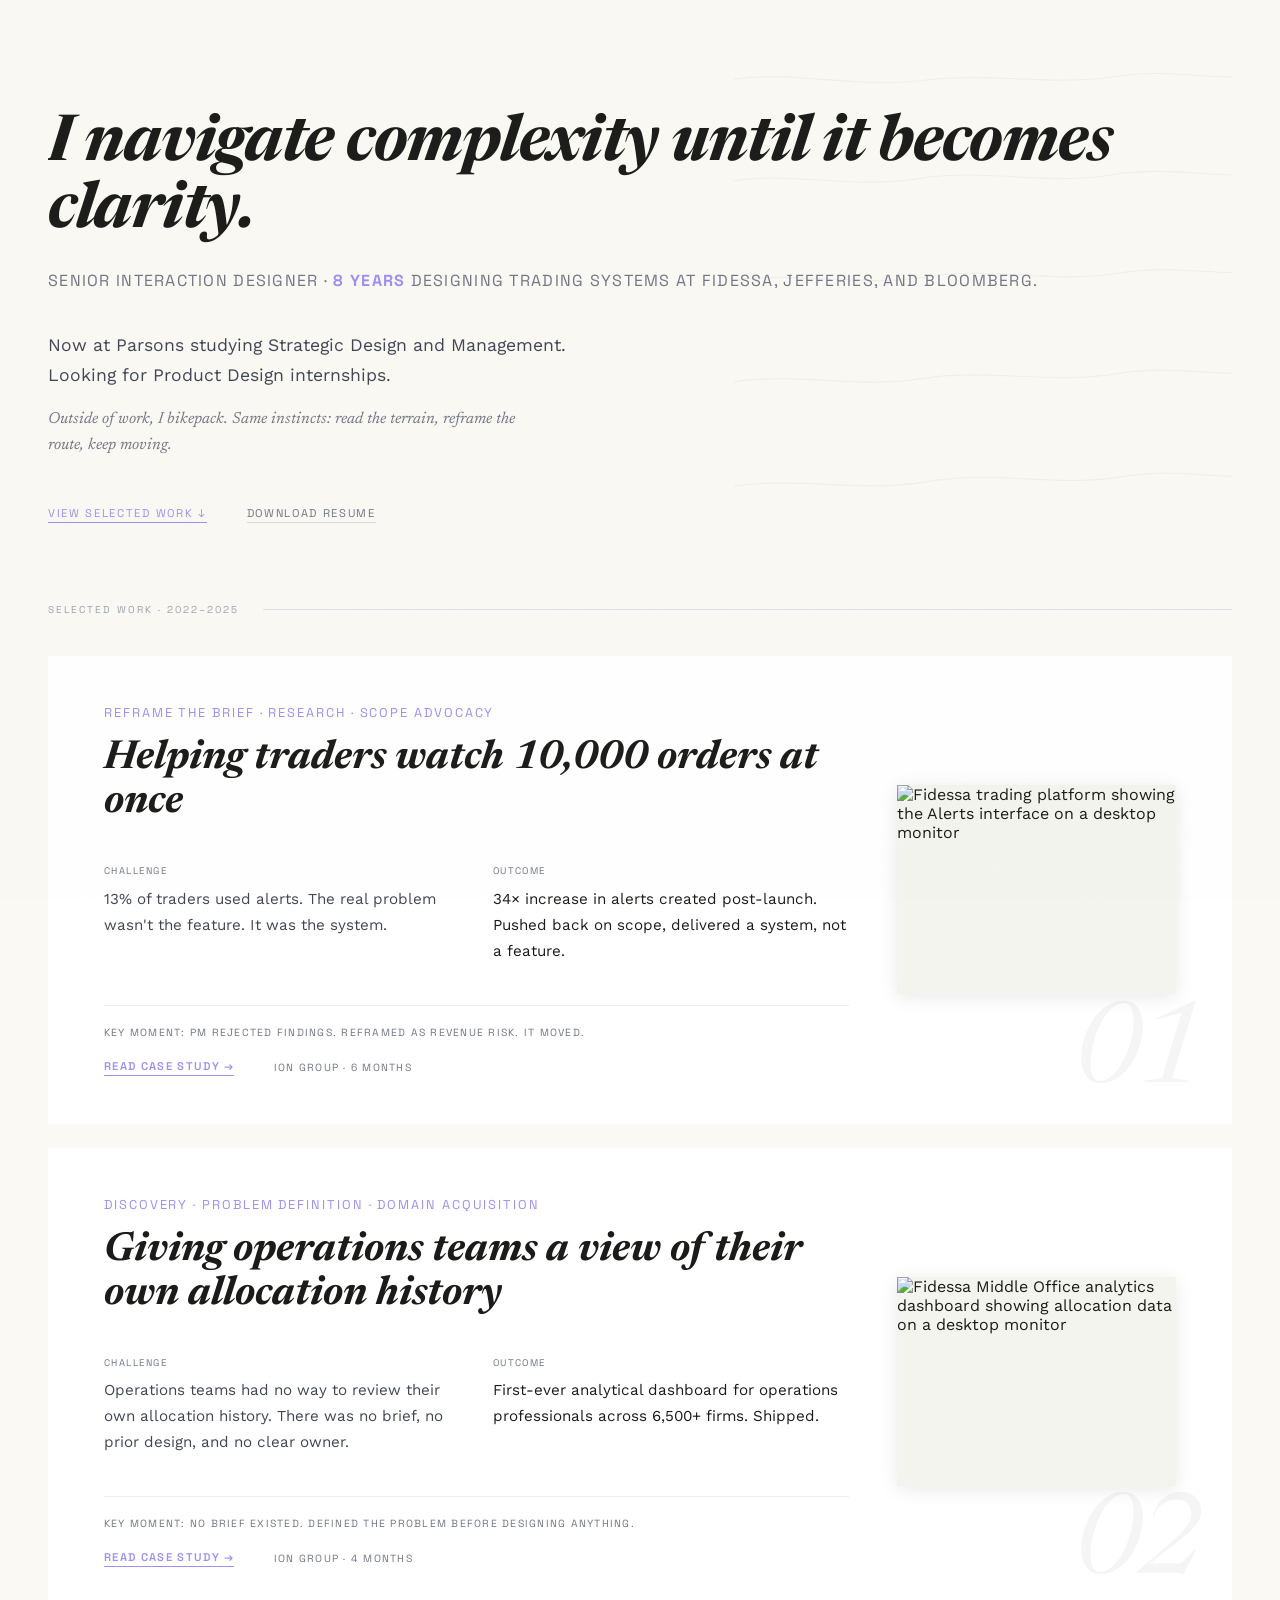
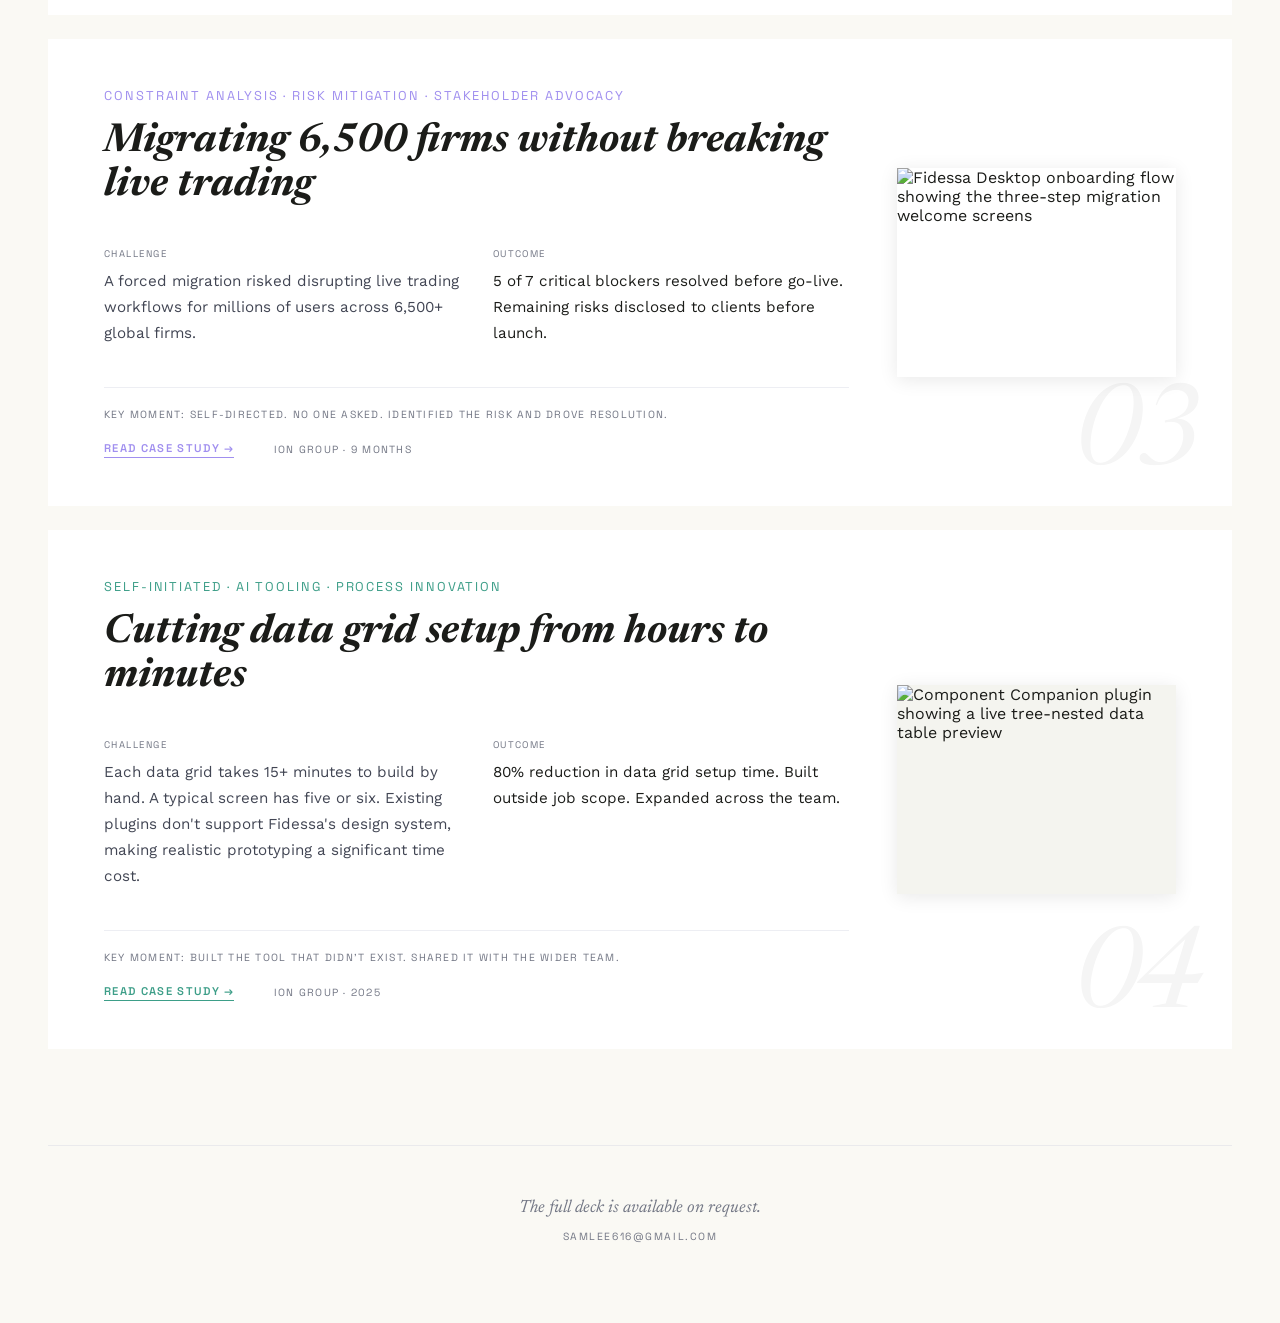
==== index.html @ 7a5998f3 "Reposition hero for internship search; problem-framed case study titles - Hero: trading systems at F" ====
<!DOCTYPE html>
<html class="scroll-smooth" lang="en">
<head>
  <meta charset="utf-8"/>
  <meta content="width=device-width, initial-scale=1.0" name="viewport"/>
  <title>Samantha Lee — Senior UX Designer</title>
  <link rel="stylesheet" href="styles/shared.css"/>
  <script src="https://cdn.tailwindcss.com?plugins=forms,container-queries"></script>
  <script src="scripts/tailwind-config.js"></script>
  <style>
    /* ── Scroll reveal ─────────────────────────────────────── */
    section[id^="case-"] {
      opacity: 0;
      transform: translateY(22px);
      transition: opacity 0.55s cubic-bezier(0.16,1,0.3,1),
                  transform 0.55s cubic-bezier(0.16,1,0.3,1),
                  box-shadow 0.22s ease;
    }
    section[id^="case-"].is-visible {
      opacity: 1;
      transform: translateY(0);
    }

    /* ── Hover state ───────────────────────────────────────── */
    section[id^="case-"].is-visible:hover {
      transform: translateY(-3px);
      box-shadow: inset 4px 0 0 #A08FEF, 0 16px 48px rgba(0,0,0,0.07);
    }
    #case-ai-companion.is-visible:hover {
      box-shadow: inset 4px 0 0 #3D9E88, 0 16px 48px rgba(0,0,0,0.07);
    }

    /* ── CTA arrow ─────────────────────────────────────────── */
    .cta-arrow {
      display: inline-block;
      margin-left: 0.3em;
      transition: transform 0.2s ease;
    }
    section[id^="case-"].is-visible:hover .cta-arrow {
      transform: translateX(5px);
    }

    /* ── Project numbering ─────────────────────────────────── */
    main { counter-reset: card-counter; }
    section[id^="case-"] { counter-increment: card-counter; }
    section[id^="case-"]::before {
      content: counter(card-counter, decimal-leading-zero);
      position: absolute;
      bottom: 0.75rem;
      right: 2rem;
      font-family: 'Newsreader', serif;
      font-style: italic;
      font-size: 7rem;
      line-height: 1;
      color: rgba(27,28,25,0.045);
      letter-spacing: -0.04em;
      pointer-events: none;
      user-select: none;
    }

    /* ── Image column: wider + shadow ──────────────────────── */
    [style*="grid-template-columns:1fr clamp(180px,22%,280px)"] {
      grid-template-columns: 1fr clamp(200px, 26%, 300px) !important;
    }
    section[id^="case-"] > div > div:last-child {
      box-shadow: 0 3px 18px rgba(0,0,0,0.09);
    }

    /* ── Responsive ────────────────────────────────────────── */
    @media (max-width: 900px) {
      main { padding: 0 1.5rem !important; }
      header { padding: 4rem 0 3rem !important; }
      section[id^="case-"] { padding: 2rem 2rem !important; }
      section[id^="case-"]::before { font-size: 5rem; }
    }
    @media (max-width: 768px) {
      [style*="grid-template-columns:1fr clamp"] { grid-template-columns: 1fr !important; }
    }
    @media (max-width: 640px) {
      main  { padding: 0 1rem !important; }
      header { padding: 2.5rem 0 2rem !important; }
      section[id^="case-"] { padding: 1.5rem 1rem !important; }
      section[id^="case-"] [style*="grid-template-columns:1fr 1fr"] { grid-template-columns: 1fr !important; }
      section[id^="case-"]::before { display: none; }
      .hero-svg { display: none; }
    }
  </style>
</head>
<body>

<div id="site-nav" data-active="work"></div>
<script src="components/nav.js"></script>

<main style="max-width:1400px;margin:0 auto;padding:0 3rem;">

  <!-- Hero -->
  <header style="padding:7rem 0 5rem;position:relative;overflow:hidden;">

    <!-- Topographic texture (decorative) -->
    <svg class="hero-svg" aria-hidden="true" focusable="false" overflow="visible" style="position:absolute;top:0;right:0;width:40%;height:100%;pointer-events:none;z-index:0;" viewBox="0 0 400 500" xmlns="http://www.w3.org/2000/svg">
      <path d="M-20 62 C30 55, 85 70, 140 63 C195 56, 248 68, 300 60 C352 52, 385 65, 430 58" fill="none" stroke="#1b1c19" stroke-width="1" stroke-linecap="round" opacity="0.04"/>
      <path d="M-20 148 C25 140, 80 155, 135 146 C190 137, 245 152, 298 143 C351 134, 388 148, 430 141" fill="none" stroke="#1b1c19" stroke-width="1" stroke-linecap="round" opacity="0.04"/>
      <path d="M-20 232 C35 224, 88 238, 142 229 C196 220, 250 235, 304 226 C358 217, 392 231, 430 223" fill="none" stroke="#1b1c19" stroke-width="1" stroke-linecap="round" opacity="0.04"/>
      <path d="M-20 318 C28 309, 83 324, 138 315 C193 306, 248 320, 302 311 C356 302, 391 316, 430 308" fill="none" stroke="#1b1c19" stroke-width="1" stroke-linecap="round" opacity="0.04"/>
      <path d="M-20 406 C32 397, 87 412, 143 402 C199 392, 253 407, 307 398 C361 389, 394 403, 430 395" fill="none" stroke="#1b1c19" stroke-width="1" stroke-linecap="round" opacity="0.04"/>
    </svg>

    <!-- Hero content -->
    <div style="position:relative;z-index:1;">
      <h1 style="font-family:'Newsreader',serif;font-style:italic;font-size:clamp(2.25rem,5vw,5rem);line-height:1.05;color:#1b1c19;letter-spacing:-0.02em;margin-bottom:1.5rem;">I navigate complexity until it becomes clarity.</h1>
      <p style="font-family:'Space Grotesk',sans-serif;font-size:1rem;color:#737785;letter-spacing:0.08em;text-transform:uppercase;margin-bottom:2.5rem;">Senior Interaction Designer · <span style="color:#A08FEF;font-weight:700;">8 years</span> designing trading systems at Fidessa, Jefferies, and Bloomberg.</p>
      <p style="font-family:'Work Sans',sans-serif;font-size:1.1rem;color:#424654;line-height:1.7;max-width:560px;margin-bottom:1rem;">Now at Parsons studying Strategic Design and Management. Looking for Product Design internships.</p>
      <p style="font-family:'Newsreader',serif;font-style:italic;font-size:1rem;color:#737785;line-height:1.6;max-width:480px;margin-bottom:3rem;">Outside of work, I bikepack. Same instincts: read the terrain, reframe the route, keep moving.</p>
      <div style="display:flex;align-items:center;gap:2.5rem;">
        <a href="#work" style="font-family:'Space Grotesk',sans-serif;font-size:0.7rem;letter-spacing:0.15em;text-transform:uppercase;color:#A08FEF;border-bottom:1.5px solid #A08FEF;text-decoration:none;padding-bottom:2px;">View selected work ↓</a>
        <a href="resume.pdf" style="font-family:'Space Grotesk',sans-serif;font-size:0.7rem;letter-spacing:0.15em;text-transform:uppercase;color:#737785;border-bottom:1.5px solid rgba(194,198,214,0.6);text-decoration:none;padding-bottom:2px;">Download resume</a>
      </div>
    </div>
  </header>

  <!-- Cards -->
  <div id="work" style="padding-bottom:1.5rem;">

      <!-- Section label -->
      <div style="display:flex;align-items:center;gap:1.5rem;margin-bottom:2.5rem;">
        <span class="font-label" style="font-size:0.62rem;letter-spacing:0.2em;text-transform:uppercase;color:#9ca3af;white-space:nowrap;">Selected Work · 2022–2025</span>
        <div style="flex:1;height:1px;background:rgba(194,198,214,0.45);"></div>
      </div>

      <!-- Card 1: Alerts -->
      <section id="case-alerts" style="background:#ffffff;padding:3rem 3.5rem;margin-bottom:1.5rem;position:relative;">
        <div style="display:grid;grid-template-columns:1fr clamp(180px,22%,280px);gap:3rem;align-items:center;">
          <div>
            <span class="font-label" style="font-size:0.8rem;letter-spacing:0.15em;text-transform:uppercase;color:#A08FEF;display:block;margin-bottom:1rem;">Reframe the brief · Research · Scope advocacy</span>
            <h2 style="font-size:2.5rem;font-style:italic;color:#1b1c19;line-height:1.1;margin-bottom:2.5rem;">Helping traders watch 10,000 orders at once</h2>
            <div style="display:grid;grid-template-columns:1fr 1fr;gap:2rem;margin-bottom:2.5rem;">
              <div>
                <p class="font-label" style="font-size:0.6rem;letter-spacing:0.15em;text-transform:uppercase;color:#737785;margin-bottom:0.6rem;">Challenge</p>
                <p style="font-size:0.95rem;color:#424654;line-height:1.7;">13% of traders used alerts. The real problem wasn't the feature. It was the system.</p>
              </div>
              <div>
                <p class="font-label" style="font-size:0.6rem;letter-spacing:0.15em;text-transform:uppercase;color:#737785;margin-bottom:0.6rem;">Outcome</p>
                <p style="font-size:0.95rem;color:#1b1c19;line-height:1.7;">34× increase in alerts created post-launch. Pushed back on scope, delivered a system, not a feature.</p>
              </div>
            </div>
            <hr style="border:none;border-top:1px solid rgba(194,198,214,0.3);margin:1.25rem 0;"/>
            <p class="font-label" style="font-size:0.65rem;letter-spacing:0.12em;text-transform:uppercase;color:#737785;margin-bottom:1.25rem;">Key moment: PM rejected findings. Reframed as revenue risk. It moved.</p>
            <div style="display:flex;gap:2.5rem;align-items:center;">
              <a href="case-study-alerts.html" class="font-label stretched-link" style="font-size:0.7rem;letter-spacing:0.12em;text-transform:uppercase;color:#A08FEF;text-decoration:none;font-weight:600;border-bottom:1.5px solid #A08FEF;padding-bottom:2px;">Read case study<span class="cta-arrow">→</span></a>
              <span class="font-label" style="font-size:0.65rem;letter-spacing:0.12em;text-transform:uppercase;color:#737785;">ION Group · 6 months</span>
            </div>
          </div>
          <!-- Screenshot -->
          <div style="background:#f4f4ef;aspect-ratio:4/3;overflow:hidden;">
            <img src="assets/Alerts_Desktop monitor.png" alt="Fidessa trading platform showing the Alerts interface on a desktop monitor" style="width:100%;height:100%;object-fit:contain;display:block;"/>
          </div>
        </div>
      </section>

      <!-- Card 2: Middle Office -->
      <section id="case-middle-office" style="background:#ffffff;padding:3rem 3.5rem;margin-bottom:1.5rem;position:relative;">
        <div style="display:grid;grid-template-columns:1fr clamp(180px,22%,280px);gap:3rem;align-items:center;">
          <div>
            <span class="font-label" style="font-size:0.8rem;letter-spacing:0.15em;text-transform:uppercase;color:#A08FEF;display:block;margin-bottom:1rem;">Discovery · Problem definition · Domain acquisition</span>
            <h2 style="font-size:2.5rem;font-style:italic;color:#1b1c19;line-height:1.1;margin-bottom:2.5rem;">Giving operations teams a view of their own allocation history</h2>
            <div style="display:grid;grid-template-columns:1fr 1fr;gap:2rem;margin-bottom:2.5rem;">
              <div>
                <p class="font-label" style="font-size:0.6rem;letter-spacing:0.15em;text-transform:uppercase;color:#737785;margin-bottom:0.6rem;">Challenge</p>
                <p style="font-size:0.95rem;color:#424654;line-height:1.7;">Operations teams had no way to review their own allocation history. There was no brief, no prior design, and no clear owner.</p>
              </div>
              <div>
                <p class="font-label" style="font-size:0.6rem;letter-spacing:0.15em;text-transform:uppercase;color:#737785;margin-bottom:0.6rem;">Outcome</p>
                <p style="font-size:0.95rem;color:#1b1c19;line-height:1.7;">First-ever analytical dashboard for operations professionals across 6,500+ firms. Shipped.</p>
              </div>
            </div>
            <hr style="border:none;border-top:1px solid rgba(194,198,214,0.3);margin:1.25rem 0;"/>
            <p class="font-label" style="font-size:0.65rem;letter-spacing:0.12em;text-transform:uppercase;color:#737785;margin-bottom:1.25rem;">Key moment: No brief existed. Defined the problem before designing anything.</p>
            <div style="display:flex;gap:2.5rem;align-items:center;">
              <a href="case-study-middle-office.html" class="font-label stretched-link" style="font-size:0.7rem;letter-spacing:0.12em;text-transform:uppercase;color:#A08FEF;text-decoration:none;font-weight:600;border-bottom:1.5px solid #A08FEF;padding-bottom:2px;">Read case study<span class="cta-arrow">→</span></a>
              <span class="font-label" style="font-size:0.65rem;letter-spacing:0.12em;text-transform:uppercase;color:#737785;">ION Group · 4 months</span>
            </div>
          </div>
          <!-- Screenshot -->
          <div style="background:#f4f4ef;aspect-ratio:4/3;overflow:hidden;">
            <img src="assets/MiddleOffice_Desktop monitor.png" alt="Fidessa Middle Office analytics dashboard showing allocation data on a desktop monitor" style="width:100%;height:100%;object-fit:contain;display:block;"/>
          </div>
        </div>
      </section>

      <!-- Card 3: Platform Migration -->
      <section id="case-migration" style="background:#ffffff;padding:3rem 3.5rem;margin-bottom:1.5rem;position:relative;">
        <div style="display:grid;grid-template-columns:1fr clamp(180px,22%,280px);gap:3rem;align-items:center;">
          <div>
            <span class="font-label" style="font-size:0.8rem;letter-spacing:0.15em;text-transform:uppercase;color:#A08FEF;display:block;margin-bottom:1rem;">Constraint analysis · Risk mitigation · Stakeholder advocacy</span>
            <h2 style="font-size:2.5rem;font-style:italic;color:#1b1c19;line-height:1.1;margin-bottom:2.5rem;">Migrating 6,500 firms without breaking live trading</h2>
            <div style="display:grid;grid-template-columns:1fr 1fr;gap:2rem;margin-bottom:2.5rem;">
              <div>
                <p class="font-label" style="font-size:0.6rem;letter-spacing:0.15em;text-transform:uppercase;color:#737785;margin-bottom:0.6rem;">Challenge</p>
                <p style="font-size:0.95rem;color:#424654;line-height:1.7;">A forced migration risked disrupting live trading workflows for millions of users across 6,500+ global firms.</p>
              </div>
              <div>
                <p class="font-label" style="font-size:0.6rem;letter-spacing:0.15em;text-transform:uppercase;color:#737785;margin-bottom:0.6rem;">Outcome</p>
                <p style="font-size:0.95rem;color:#1b1c19;line-height:1.7;">5 of 7 critical blockers resolved before go-live. Remaining risks disclosed to clients before launch.</p>
              </div>
            </div>
            <hr style="border:none;border-top:1px solid rgba(194,198,214,0.3);margin:1.25rem 0;"/>
            <p class="font-label" style="font-size:0.65rem;letter-spacing:0.12em;text-transform:uppercase;color:#737785;margin-bottom:1.25rem;">Key moment: Self-directed. No one asked. Identified the risk and drove resolution.</p>
            <div style="display:flex;gap:2.5rem;align-items:center;">
              <a href="case-study-migration.html" class="font-label stretched-link" style="font-size:0.7rem;letter-spacing:0.12em;text-transform:uppercase;color:#A08FEF;text-decoration:none;font-weight:600;border-bottom:1.5px solid #A08FEF;padding-bottom:2px;">Read case study<span class="cta-arrow">→</span></a>
              <span class="font-label" style="font-size:0.65rem;letter-spacing:0.12em;text-transform:uppercase;color:#737785;">ION Group · 9 months</span>
            </div>
          </div>
          <!-- Screenshot -->
          <div style="background:#ffffff;aspect-ratio:4/3;overflow:hidden;">
            <img src="assets/Migration_Onboarding.png" alt="Fidessa Desktop onboarding flow showing the three-step migration welcome screens" style="width:100%;height:100%;object-fit:contain;display:block;"/>
          </div>
        </div>
      </section>

      <!-- Card 4: Component Companion -->
      <section id="case-ai-companion" style="background:#ffffff;padding:3rem 3.5rem;margin-bottom:1.5rem;position:relative;">
        <div style="display:grid;grid-template-columns:1fr clamp(180px,22%,280px);gap:3rem;align-items:center;">
          <div>
            <span class="font-label" style="font-size:0.8rem;letter-spacing:0.15em;text-transform:uppercase;color:#3D9E88;display:block;margin-bottom:1rem;">Self-initiated · AI tooling · Process innovation</span>
            <h2 style="font-size:2.5rem;font-style:italic;color:#1b1c19;line-height:1.1;margin-bottom:2.5rem;">Cutting data grid setup from hours to minutes</h2>
            <div style="display:grid;grid-template-columns:1fr 1fr;gap:2rem;margin-bottom:2.5rem;">
              <div>
                <p class="font-label" style="font-size:0.6rem;letter-spacing:0.15em;text-transform:uppercase;color:#737785;margin-bottom:0.6rem;">Challenge</p>
                <p style="font-size:0.95rem;color:#424654;line-height:1.7;">Each data grid takes 15+ minutes to build by hand. A typical screen has five or six. Existing plugins don't support Fidessa's design system, making realistic prototyping a significant time cost.</p>
              </div>
              <div>
                <p class="font-label" style="font-size:0.6rem;letter-spacing:0.15em;text-transform:uppercase;color:#737785;margin-bottom:0.6rem;">Outcome</p>
                <p style="font-size:0.95rem;color:#1b1c19;line-height:1.7;">80% reduction in data grid setup time. Built outside job scope. Expanded across the team.</p>
              </div>
            </div>
            <hr style="border:none;border-top:1px solid rgba(194,198,214,0.3);margin:1.25rem 0;"/>
            <p class="font-label" style="font-size:0.65rem;letter-spacing:0.12em;text-transform:uppercase;color:#737785;margin-bottom:1.25rem;">Key moment: Built the tool that didn't exist. Shared it with the wider team.</p>
            <div style="display:flex;gap:2.5rem;align-items:center;">
              <a href="case-study-ai-plugin.html" class="font-label stretched-link" style="font-size:0.7rem;letter-spacing:0.12em;text-transform:uppercase;color:#3D9E88;text-decoration:none;font-weight:600;border-bottom:1.5px solid #3D9E88;padding-bottom:2px;">Read case study<span class="cta-arrow">→</span></a>
              <span class="font-label" style="font-size:0.65rem;letter-spacing:0.12em;text-transform:uppercase;color:#737785;">ION Group · 2025</span>
            </div>
          </div>
          <!-- Plugin screenshot -->
          <div style="background:#f4f4ef;aspect-ratio:4/3;overflow:hidden;">
            <img src="assets/Plugin_Preview.png" alt="Component Companion plugin showing a live tree-nested data table preview" style="width:100%;height:100%;object-fit:contain;display:block;"/>
          </div>
        </div>
      </section>

  </div>

  <!-- Closing block -->
  <div style="padding:3rem 0 5rem;text-align:center;">
    <hr style="border:none;border-top:1px solid rgba(194,198,214,0.3);margin-bottom:3rem;"/>
    <p style="font-family:'Newsreader',serif;font-style:italic;font-size:1.1rem;color:#737785;line-height:1.6;margin:0 0 0.5rem;">The full deck is available on request.</p>
    <p style="font-family:'Space Grotesk',sans-serif;font-size:0.65rem;letter-spacing:0.15em;text-transform:uppercase;color:#737785;margin:0.5rem 0 0;">samlee616@gmail.com</p>
  </div>

</main>

<div id="site-footer"></div>
<script src="components/footer.js"></script>
<script src="scripts/scroll-observer.js"></script>

<script>
  (function () {
    const cards = document.querySelectorAll('section[id^="case-"]');

    const observer = new IntersectionObserver(function (entries) {
      entries.forEach(function (entry) {
        if (!entry.isIntersecting) return;
        const i = Array.prototype.indexOf.call(cards, entry.target);
        setTimeout(function () {
          entry.target.classList.add('is-visible');
        }, i * 90);
        observer.unobserve(entry.target);
      });
    }, { threshold: 0.08 });

    cards.forEach(function (card) { observer.observe(card); });
  })();
</script>

<script src="components/notes-tool.js"></script>
</body>
</html>
---- styles/shared.css ----
@import url('https://fonts.googleapis.com/css2?family=Newsreader:ital,opsz,wght@0,6..72,200..800;1,6..72,200..800&family=Work+Sans:wght@300;400;500;600&family=Space+Grotesk:wght@300;400;500;600;700&display=swap');

*, *::before, *::after { box-sizing: border-box; margin: 0; padding: 0; }

body {
  font-family: 'Work Sans', sans-serif;
  color: #1b1c19;
  background: #faf9f4;
}

body::after {
  content: '';
  position: fixed;
  inset: 0;
  pointer-events: none;
  z-index: 9999;
  opacity: 0.028;
  background-image: url("data:image/svg+xml,%3Csvg xmlns='http://www.w3.org/2000/svg' width='300' height='300'%3E%3Cfilter id='n'%3E%3CfeTurbulence type='fractalNoise' baseFrequency='0.85' numOctaves='4' stitchTiles='stitch'/%3E%3CfeColorMatrix type='saturate' values='0'/%3E%3C/filter%3E%3Crect width='300' height='300' filter='url(%23n)'/%3E%3C/svg%3E");
  background-size: 200px 200px;
}

h1, h2, h3, .font-serif {
  font-family: 'Newsreader', serif;
}

.font-label {
  font-family: 'Space Grotesk', sans-serif;
}

/* Side nav links */
.nav-link {
  font-family: 'Space Grotesk', sans-serif;
  font-size: 0.7rem;
  letter-spacing: 0.12em;
  text-transform: uppercase;
  color: #737785;
  text-decoration: none;
  display: block;
  padding: 0.25rem 0;
  transition: color 0.2s;
}

.nav-link:hover {
  color: #1b1c19;
}

.nav-link.active {
  color: #A08FEF;
  font-weight: 600;
}

/* Right margin callouts */
.margin-callout {
  font-family: 'Newsreader', serif;
  font-style: italic;
  font-size: 1.05rem;
  line-height: 1.55;
  color: #c2c6d6;
  transition: color 0.3s;
}

.margin-callout.active {
  color: #A08FEF;
}

/* Section subtitle (one-liner under section title) */
.section-subtitle {
  font-family: 'Newsreader', serif;
  font-style: italic;
  font-size: 1.2rem;
  color: #c2c6d6;
  line-height: 1.5;
  margin-bottom: 1.75rem;
  transition: color 0.3s;
}

.section-subtitle.active {
  color: #A08FEF;
}

/* Timeline */
.timeline-step {
  display: flex;
  gap: 1rem;
  padding-left: 1.5rem;
  position: relative;
}

.timeline-step::before {
  content: '';
  position: absolute;
  left: 0.375rem;
  top: 1.25rem;
  bottom: -1rem;
  width: 1px;
  background: #c2c6d6;
}

.timeline-step:last-child::before {
  display: none;
}

.timeline-dot {
  position: absolute;
  left: 0;
  top: 0.25rem;
  width: 0.8rem;
  height: 0.8rem;
  border-radius: 50%;
  background: #A08FEF;
  flex-shrink: 0;
}

/* Stat blocks */
.stat-block {
  background: #faf9f4;
  padding: 2rem 1.75rem;
}

.stat-number {
  font-family: 'Newsreader', serif;
  font-size: 3.5rem;
  color: #A08FEF;
  display: block;
  line-height: 1;
  margin-bottom: 0.5rem;
}

/* Status tags */
.tag {
  font-family: 'Space Grotesk', sans-serif;
  font-size: 0.6rem;
  font-weight: 700;
  letter-spacing: 0.1em;
  text-transform: uppercase;
  padding: 0.25rem 0.75rem;
  white-space: nowrap;
}

.tag-shipped {
  color: #A08FEF;
  background: #e3eeff;
}

.tag-backlog {
  color: #737785;
  background: #e9e8e3;
}

.tag-dev {
  color: #424654;
  background: #e9e8e3;
  border-left: 2px solid #A08FEF;
}

/* Stretched link — makes entire positioned parent clickable */
.stretched-link::after {
  content: '';
  position: absolute;
  inset: 0;
  z-index: 1;
}

/* Placeholder blocks */
.placeholder-block {
  background: #e9e8e3;
  display: flex;
  align-items: center;
  justify-content: center;
}

/* Section layout */
.section-grid {
  margin-bottom: 6rem;
}

/* Top nav */
.site-nav {
  position: sticky;
  top: 0;
  z-index: 50;
  background: rgba(250, 249, 244, 0.88);
  backdrop-filter: blur(20px);
  border-bottom: 1px solid rgba(194, 198, 214, 0.2);
}

.site-nav-inner {
  max-width: 1400px;
  margin: 0 auto;
  padding: 1.25rem 3rem;
  display: flex;
  justify-content: space-between;
  align-items: center;
}

.site-nav-logo {
  font-family: 'Newsreader', serif;
  font-size: 1.1rem;
  font-style: italic;
  font-weight: 600;
  color: #1b1c19;
  text-decoration: none;
}

.site-nav-links {
  display: flex;
  gap: 2.5rem;
}

.site-nav-link {
  font-family: 'Space Grotesk', sans-serif;
  font-size: 0.7rem;
  letter-spacing: 0.15em;
  text-transform: uppercase;
  color: #737785;
  text-decoration: none;
  transition: color 0.2s;
}

.site-nav-link:hover {
  color: #1b1c19;
}

.site-nav-link.active {
  color: #A08FEF;
  font-weight: 600;
  border-bottom: 1.5px solid #A08FEF;
  padding-bottom: 2px;
}

/* ─── Case study pages ──────────────────────────────────────────── */

/* Layout */
.cs-main          { max-width:1400px; margin:0 auto; padding:0 3rem; }
.cs-hero          { padding:5rem 0 4rem; }
.cs-layout        { display:flex; gap:4rem; align-items:flex-start; }
.cs-content       { flex:1; min-width:0; padding-bottom:8rem; }

/* Hero */
.cs-company       { font-size:0.7rem; letter-spacing:0.2em; text-transform:uppercase; color:#A08FEF; }
.cs-hero-title    { font-size:clamp(2.5rem,5vw,4.5rem); max-width:18ch; line-height:1.0; font-style:italic; color:#1b1c19; margin:0.5rem 0 2rem; letter-spacing:-0.02em; }
.cs-hero-grid     { display:grid; grid-template-columns:1fr auto; gap:4rem; align-items:end; }
.cs-hero-desc     { font-size:1.2rem; color:#424654; line-height:1.65; }
.cs-meta          { display:flex; flex-direction:column; gap:0.75rem; white-space:nowrap; }
.cs-meta-row      { display:flex; justify-content:space-between; gap:3rem; border-bottom:1px solid rgba(194,198,214,0.3); padding-bottom:0.5rem; }
.cs-meta-row:last-child { border-bottom:none; padding-bottom:0; }
.cs-meta-label    { font-size:0.65rem; letter-spacing:0.15em; text-transform:uppercase; color:#737785; }
.cs-meta-value    { font-size:0.65rem; font-weight:600; color:#1b1c19; }

/* Side nav */
.cs-sidenav       { width:160px; flex-shrink:0; position:sticky; top:5rem; height:fit-content; }
.cs-sidenav-title { font-size:0.65rem; letter-spacing:0.1em; text-transform:uppercase; color:#1b1c19; font-weight:600; margin-bottom:1.25rem; line-height:1.3; }
.cs-sidenav-links { display:flex; flex-direction:column; gap:0.6rem; }
.nav-link-sub     { padding-left:1rem; font-size:0.75rem; }
.nav-link-sub-sub { padding-left:1.75rem; font-size:0.68rem; color:#9ca3af; }
.cs-subsubsection-title { font-size:1.15rem; font-weight:500; margin-bottom:0.6rem; }

/* Section typography */
.cs-part-label      { font-size:0.65rem; letter-spacing:0.15em; text-transform:uppercase; color:#675974; margin-bottom:0.4rem; }
.cs-section-title   { font-size:2.25rem; margin-bottom:0.4rem; }
.cs-subsection-title { font-size:1.5rem; font-weight:500; margin-bottom:0.75rem; }
.cs-subsection-block { margin-top:3rem; }
.body-text          { font-size:1.05rem; color:#424654; line-height:1.75; }
.body-text-sm       { font-size:0.9rem; color:#424654; line-height:1.6; }
.cs-field-label     { font-size:0.8rem; letter-spacing:0.15em; text-transform:uppercase; color:#737785; margin-bottom:0.5rem; }
.cs-stat-label      { font-size:0.6rem; letter-spacing:0.12em; text-transform:uppercase; color:#737785; }
.cs-caption         { font-size:0.6rem; letter-spacing:0.12em; text-transform:uppercase; color:#737785; margin-top:0.75rem; }

/* Timeline */
.cs-timeline-box    { margin-top:2.5rem; padding:1.75rem; background:#f4f4ef; }
.cs-timeline-header { font-size:0.8rem; letter-spacing:0.15em; text-transform:uppercase; color:#737785; margin-bottom:1.5rem; }
.cs-timeline-items  { display:flex; flex-direction:column; gap:1.25rem; }
.cs-month-label     { font-size:0.7rem; letter-spacing:0.1em; text-transform:uppercase; color:#737785; }
.cs-timeline-text   { font-size:0.9rem; margin-top:0.2rem; color:#1b1c19; }

/* Grids */
.cs-grid-2 { display:grid; grid-template-columns:1fr 1fr; gap:1px; background:#e3e3de; }
.cs-grid-3 { display:grid; grid-template-columns:1fr 1fr 1fr; gap:1px; background:#e3e3de; }

/* Cards (personas, etc) */
.cs-card       { background:#f4f4ef; padding:1.5rem; }
.cs-card-label { font-size:0.65rem; letter-spacing:0.15em; text-transform:uppercase; color:#A08FEF; margin-bottom:0.75rem; }

/* Scope compare */
.cs-compare-original   { background:#f4f4ef; padding:1.75rem; }
.cs-compare-rescoped   { background:#faf9f4; padding:1.75rem; }
.cs-compare-label      { font-size:0.6rem; letter-spacing:0.15em; text-transform:uppercase; color:#737785; border-bottom:2px solid #e3e3de; padding-bottom:0.75rem; margin-bottom:1rem; }
.cs-compare-label-blue { font-size:0.6rem; letter-spacing:0.15em; text-transform:uppercase; color:#A08FEF; border-bottom:2px solid #A08FEF; padding-bottom:0.75rem; margin-bottom:1rem; }
.cs-quote              { font-family:'Newsreader',serif; font-size:1.1rem; font-style:italic; color:#1b1c19; line-height:1.5; }

/* Deliverables */
.cs-deliverables     { display:flex; flex-direction:column; gap:1rem; }
.cs-deliverable      { padding:1.25rem 1.5rem; background:#f4f4ef; display:flex; gap:1.5rem; align-items:flex-start; }
.cs-deliverable-title { font-weight:600; font-size:0.95rem; margin-bottom:0.25rem; }

/* Decisions */
.cs-decisions              { display:flex; flex-direction:column; gap:2rem; margin-bottom:2.5rem; }
.cs-decision               { border-left:2px solid #A08FEF; padding-left:1.5rem; }
.cs-decision-secondary     { border-left:2px solid #c2c6d6; padding-left:1.5rem; }
.cs-validation             { border-right:2px solid #A08FEF; padding-right:1.5rem; text-align:right; }
.cs-validation-red         { border-right:2px solid #ba1a1a; padding-right:1.5rem; text-align:right; }
.cs-decision-label         { font-size:0.65rem; letter-spacing:0.15em; text-transform:uppercase; color:#A08FEF; margin-bottom:0.5rem; }
.cs-decision-label-secondary { font-size:0.65rem; letter-spacing:0.15em; text-transform:uppercase; color:#737785; margin-bottom:0.5rem; }
.cs-validation-label       { font-size:0.65rem; letter-spacing:0.15em; text-transform:uppercase; color:#A08FEF; margin-bottom:0.5rem; }
.cs-validation-label-red   { font-size:0.65rem; letter-spacing:0.15em; text-transform:uppercase; color:#ba1a1a; margin-bottom:0.5rem; }
.cs-decision-title         { font-weight:600; font-size:1rem; margin-bottom:0.5rem; }

/* Placeholder inner content */
.cs-placeholder-inner   { text-align:center; padding:1rem; }
.cs-placeholder-label   { font-size:0.6rem; letter-spacing:0.12em; text-transform:uppercase; color:#737785; margin-bottom:0.4rem; }
.cs-placeholder-caption { font-family:'Newsreader',serif; font-size:1rem; font-style:italic; color:#1b1c19; }

/* Validation stat blocks (larger) */
.stat-block-lg  { padding:2.5rem 2rem; }
.stat-number-lg { font-size:4rem; }

/* Outcome */
.cs-outcome-list { display:flex; flex-direction:column; gap:1rem; margin-bottom:2rem; }
.cs-outcome-item { padding:1.5rem; background:#f4f4ef; display:flex; align-items:flex-start; gap:1.5rem; }
.cs-outcome-item .tag { width:6.5rem; text-align:center; flex-shrink:0; }
.cs-outcome-text { font-size:1rem; color:#1b1c19; line-height:1.5; }

/* Footer */
.site-footer {
  background: #f4f4ef;
  margin-top: 4rem;
  padding: 3rem;
  text-align: center;
}

.site-footer-name {
  font-family: 'Newsreader', serif;
  font-style: italic;
  font-size: 1.1rem;
  color: #1b1c19;
  margin-bottom: 1.25rem;
}

.site-footer-links {
  display: flex;
  gap: 2rem;
  justify-content: center;
}

.site-footer-link {
  font-family: 'Space Grotesk', sans-serif;
  font-size: 0.65rem;
  letter-spacing: 0.15em;
  text-transform: uppercase;
  color: #737785;
  text-decoration: none;
  transition: color 0.2s;
}

.site-footer-link:hover {
  color: #1b1c19;
}

/* ─── Responsive ─────────────────────────────────────────────────── */

@media (max-width: 900px) {
  .site-nav-inner { padding: 1rem 1.5rem; }
  .cs-main        { padding: 0 1.5rem; }
  .cs-hero        { padding: 3.5rem 0 2.5rem; }
  .site-footer    { padding: 2rem 1.5rem; }
}

@media (max-width: 768px) {
  .cs-hero-grid {
    grid-template-columns: 1fr;
    gap: 2rem;
    align-items: start;
  }
  .cs-meta       { white-space: normal; }
  .cs-grid-3     { grid-template-columns: 1fr 1fr; }
}

@media (max-width: 640px) {
  .site-nav-inner     { padding: 0.875rem 1rem; }
  .site-nav-links     { gap: 1.5rem; }
  .cs-main            { padding: 0 1rem; }
  .cs-hero            { padding: 2.5rem 0 1.75rem !important; }

  .cs-layout          { flex-direction: column; gap: 2rem; }
  .cs-sidenav         { display: none; }

  .cs-grid-2          { grid-template-columns: 1fr; }
  .cs-grid-3          { grid-template-columns: 1fr; }

  .cs-hero-desc       { font-size: 1rem; }
  .cs-hero-title      { font-size: clamp(2.25rem, 8vw, 3rem) !important; }

  .site-footer        { padding: 2rem 1rem; }
  .site-footer-links  { flex-wrap: wrap; gap: 1rem; }
}
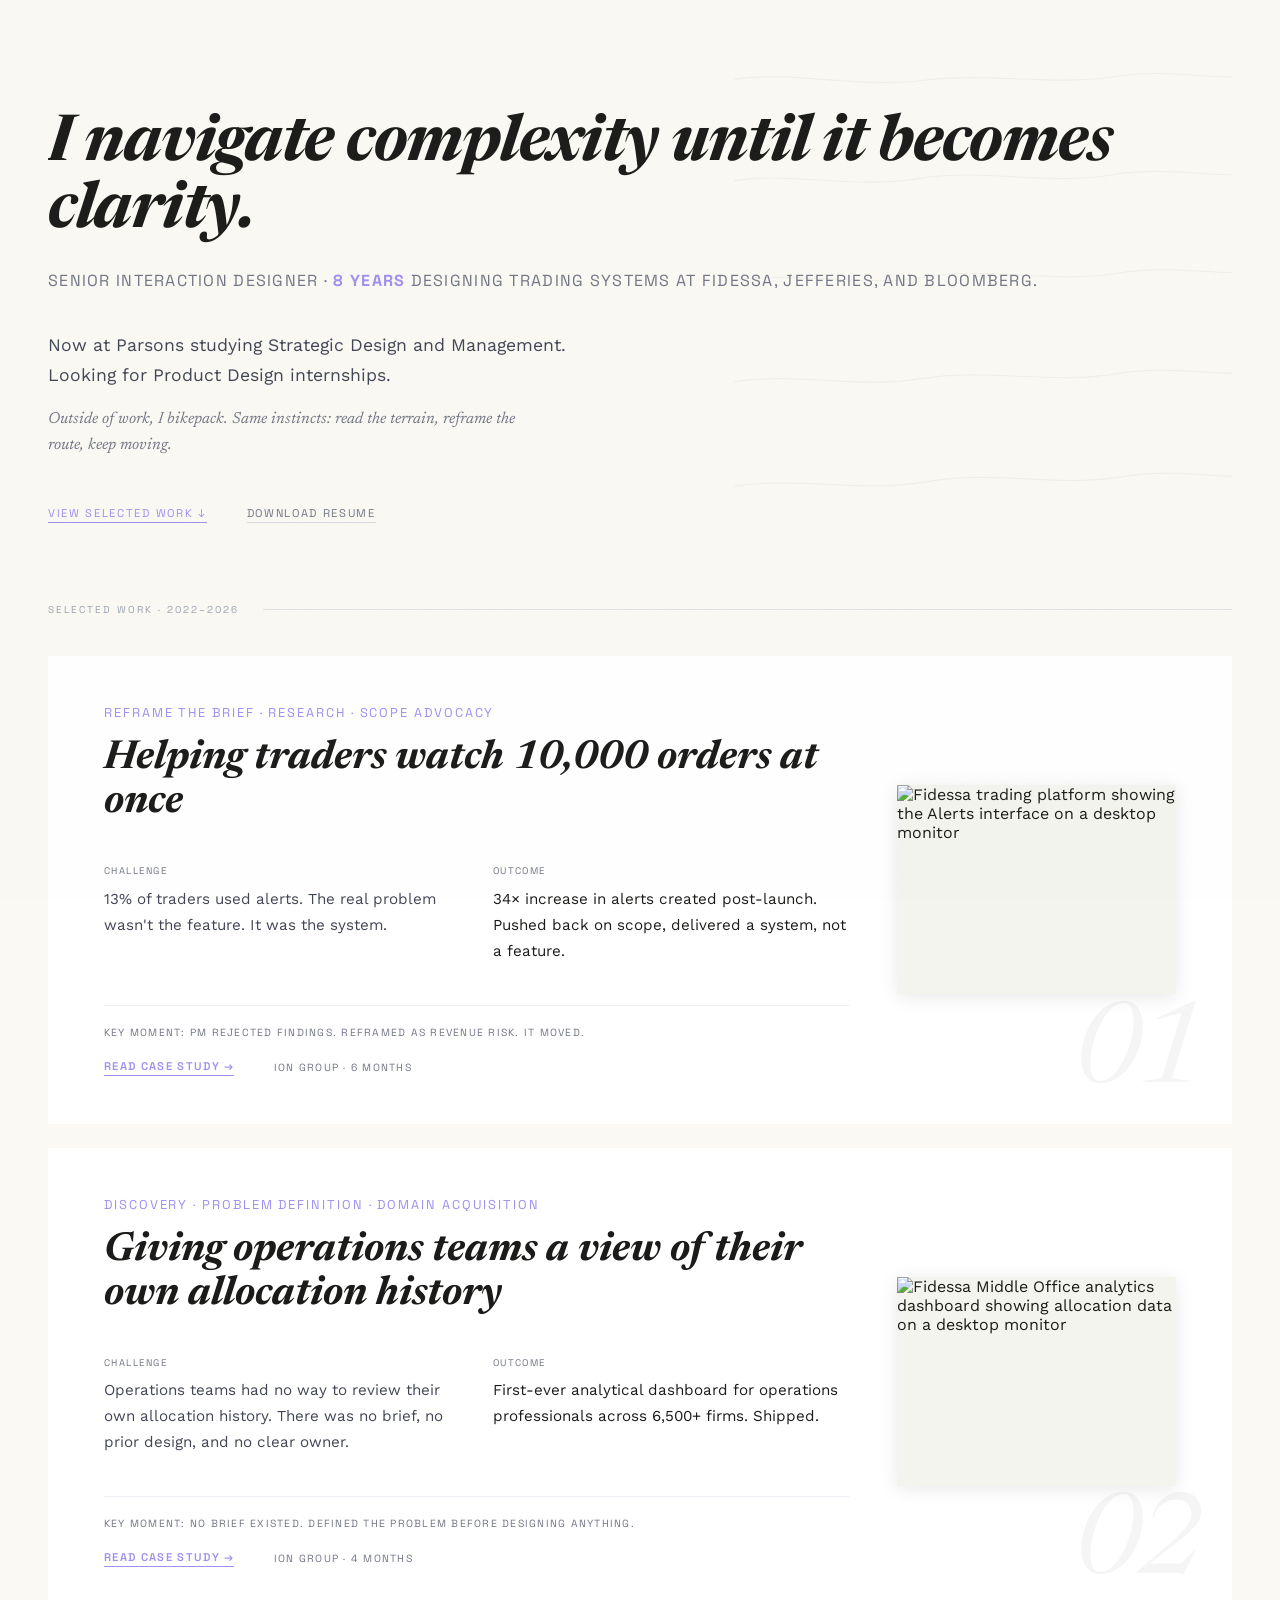
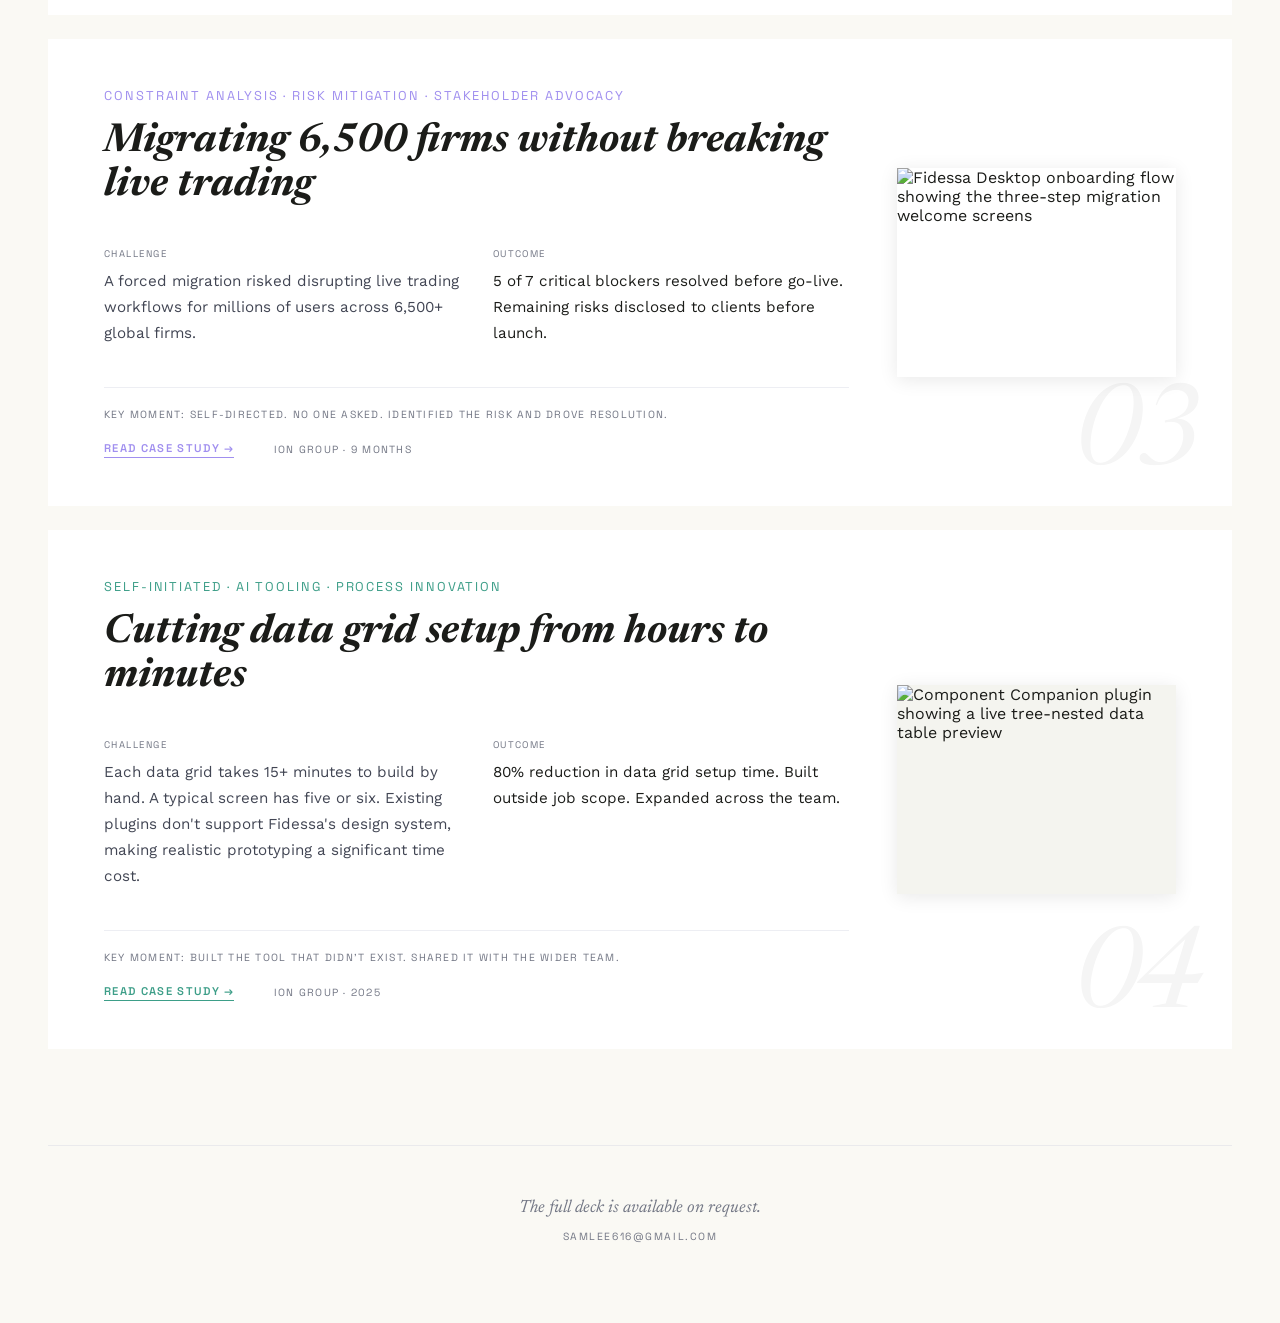
==== commit f401cad6: "Selected work range: 2022–2026 Co-Authored-By: Claude Opus 5.5 <noreply@anthropic.com> Claude-Sessio" ====
--- a/index.html
+++ b/index.html
@@ -123,7 +123,7 @@
 
       <!-- Section label -->
       <div style="display:flex;align-items:center;gap:1.5rem;margin-bottom:2.5rem;">
-        <span class="font-label" style="font-size:0.62rem;letter-spacing:0.2em;text-transform:uppercase;color:#9ca3af;white-space:nowrap;">Selected Work · 2022–2025</span>
+        <span class="font-label" style="font-size:0.62rem;letter-spacing:0.2em;text-transform:uppercase;color:#9ca3af;white-space:nowrap;">Selected Work · 2022–2026</span>
         <div style="flex:1;height:1px;background:rgba(194,198,214,0.45);"></div>
       </div>
 
